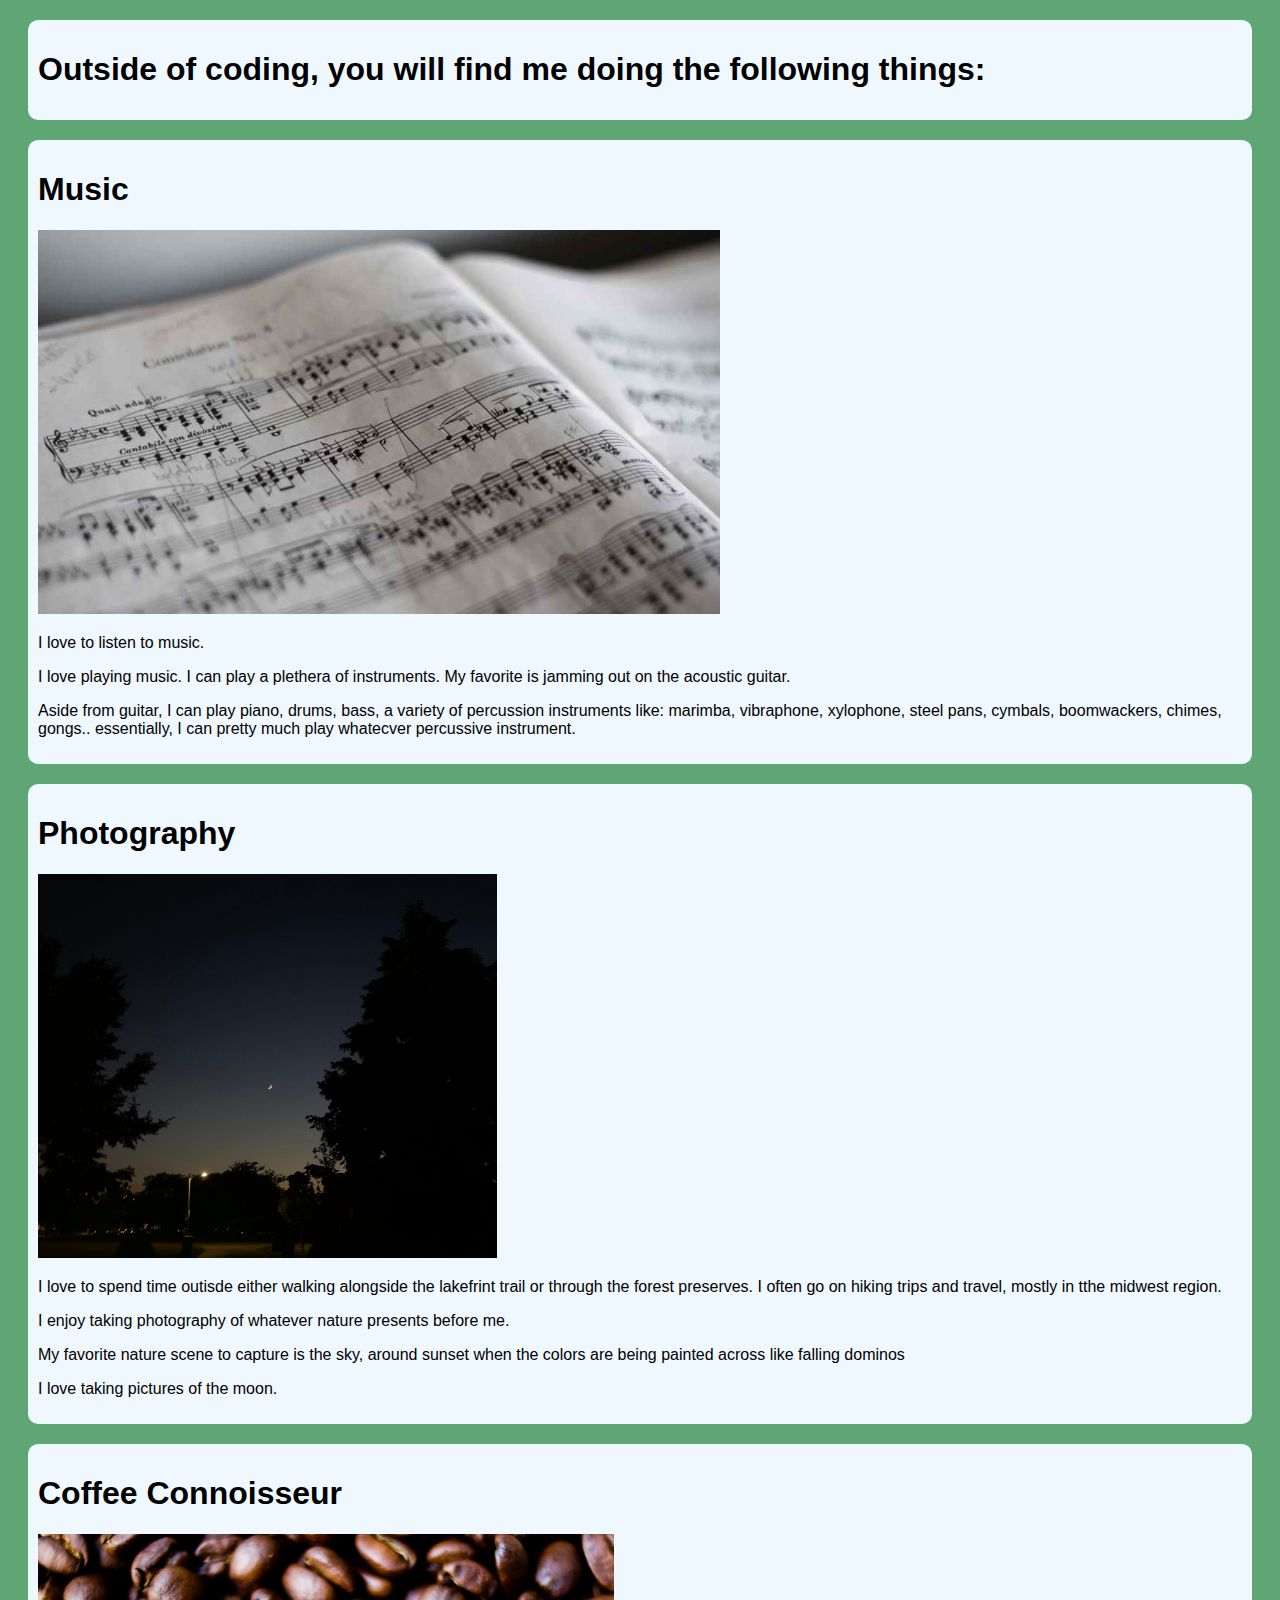
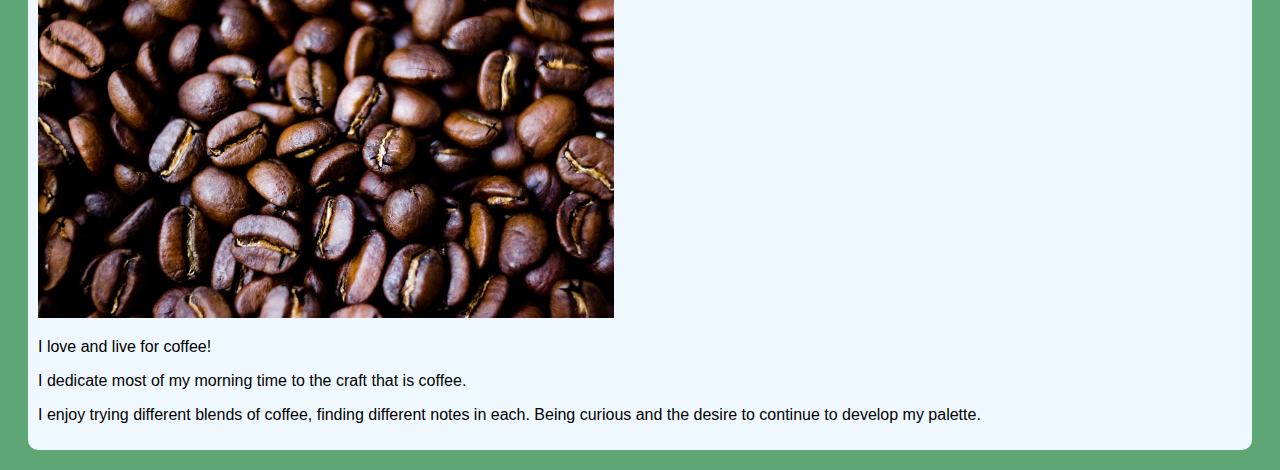
==== about.html @ ab90ee5e "Added pictures, description, styling" ====
<!DOCTYPE html>
<html lang="en">
<head>
    <meta charset="UTF-8">
    <meta name="viewport" content="width=device-width, initial-scale=1.0">
    <title>About</title>
    <link rel="stylesheet" href="style.css">
</head>
<body>
    <div>
        <h1>Outside of coding, you will find me doing the following things:</h1>
    </div>

    <div>
        <h1>Music</h1>
        <img src="./music.jpg" alt="Music Sheet">
        <p>I love to listen to music.</p>
        <p>I love playing music. I can play a plethera of instruments. My favorite is 
            jamming out on the acoustic guitar.</p>
        <p>Aside from guitar, I can play piano, drums, bass, a  variety of percussion instruments like:
            marimba, vibraphone, xylophone, steel pans, cymbals, boomwackers, chimes, gongs.. essentially, 
            I can pretty much play whatecver percussive instrument. 
        </p>
    </div>

    <div>
        <h1>Photography</h1>
        <img src="/sky.jpg" alt="Moon with tree silohuette">
        <p>I love to spend time outisde either walking alongside the lakefrint trail or through the 
            forest preserves. I often go  on hiking trips and travel, mostly in tthe midwest region. </p>
        <p>I enjoy taking photography of whatever nature presents before me.</p>
        <p>My favorite nature scene to capture is the sky, around sunset when the colors are 
            being painted across like falling dominos
        </p>
        <p>I love taking pictures of the moon.</p>
    </div>

    <div>
        <h1>Coffee Connoisseur</h1>
        <img src="/coffee.webp" alt="Coffee Beans">
        <p>I love and live for coffee!</p>
        <p>I dedicate most of my morning time to the craft that is coffee.</p>
        <p>I enjoy trying different blends of coffee, finding different notes in each. Being curious and 
            the desire to continue to develop my palette.</p>
    </div>
    <script src="javascript.js"></script>
</body>
</html>
---- style.css ----
html {
    background-color: rgb(94, 167, 116);
    font-family:Arial, Helvetica, sans-serif
}

div {
    background-color: aliceblue;
    margin: 20px;
    border-radius: 10px;
    padding: 10px;
}

h1 {
    font-family: 'Gill Sans', 'Gill Sans MT', Calibri, 'Trebuchet MS', sans-serif;
}

img {
    height: 30vw;
    width: auto;
}
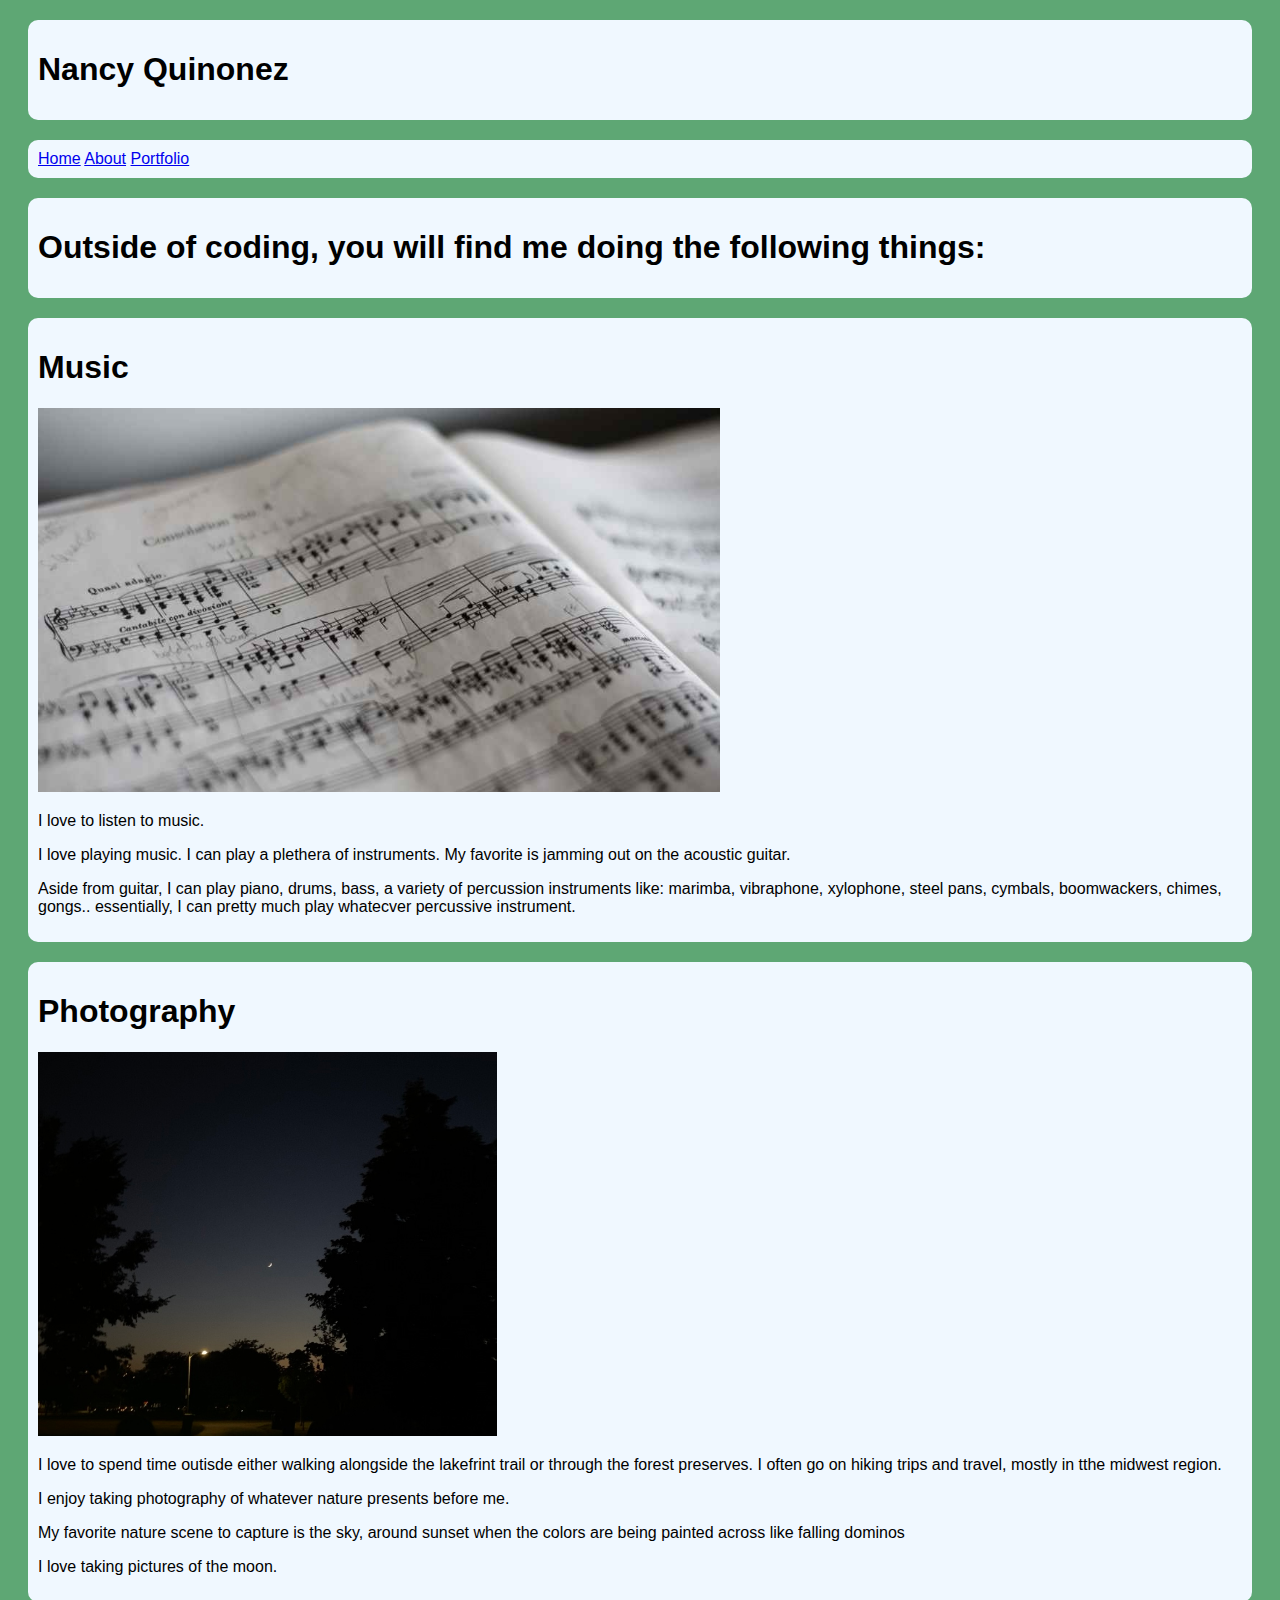
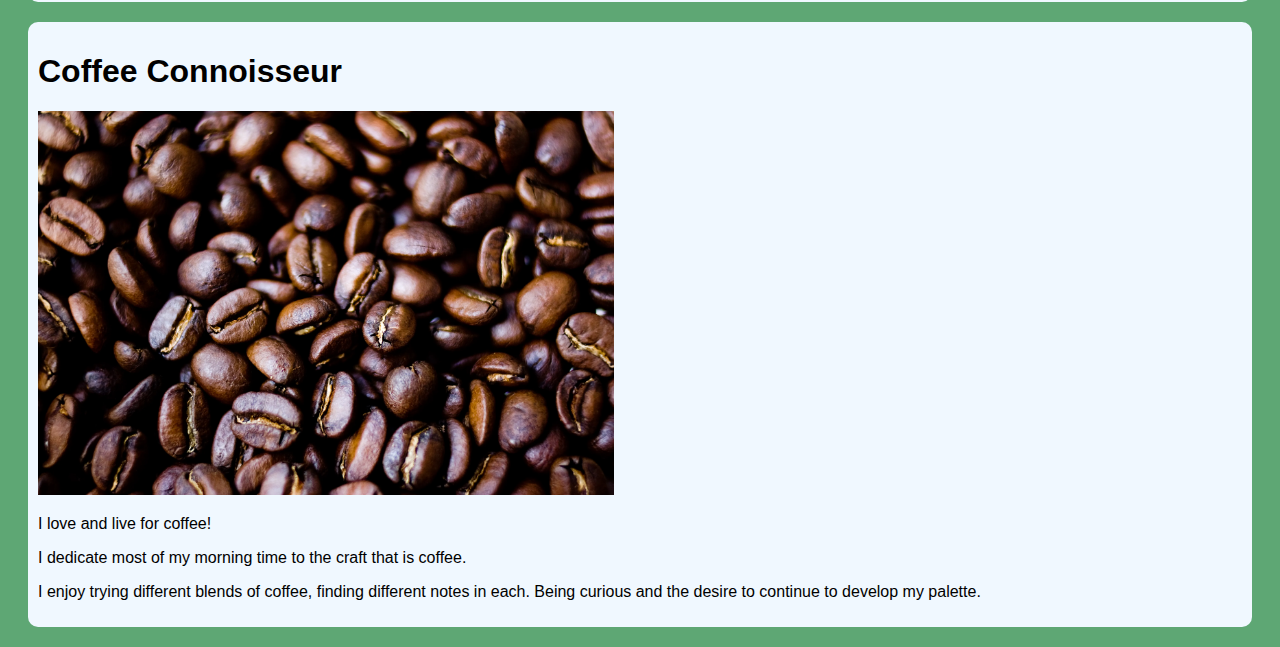
==== commit 688c53ee: "Added style and formatting" ====
--- a/about.html
+++ b/about.html
@@ -7,6 +7,18 @@
     <link rel="stylesheet" href="style.css">
 </head>
 <body>
+    <nav>
+        <div>
+            <h1>Nancy Quinonez</h1>
+        </div>
+        <div>
+            <a href="index.html">Home</a>
+            <a href="about.html">About</a>
+            <a href="portfolio.html">Portfolio</a>
+        </div>
+    </nav>
+
+    <main>
     <div>
         <h1>Outside of coding, you will find me doing the following things:</h1>
     </div>
@@ -43,6 +55,8 @@
         <p>I enjoy trying different blends of coffee, finding different notes in each. Being curious and 
             the desire to continue to develop my palette.</p>
     </div>
+    </main>
+    
     <script src="javascript.js"></script>
 </body>
 </html>--- a/style.css
+++ b/style.css
@@ -11,10 +11,19 @@
 }
 
 h1 {
-    font-family: 'Gill Sans', 'Gill Sans MT', Calibri, 'Trebuchet MS', sans-serif;
+    font-family:sans-serif
+}
+
+h2 {
+    
+    text-align: right;
 }
 
 img {
     height: 30vw;
     width: auto;
 }
+
+.selfie {
+    
+}
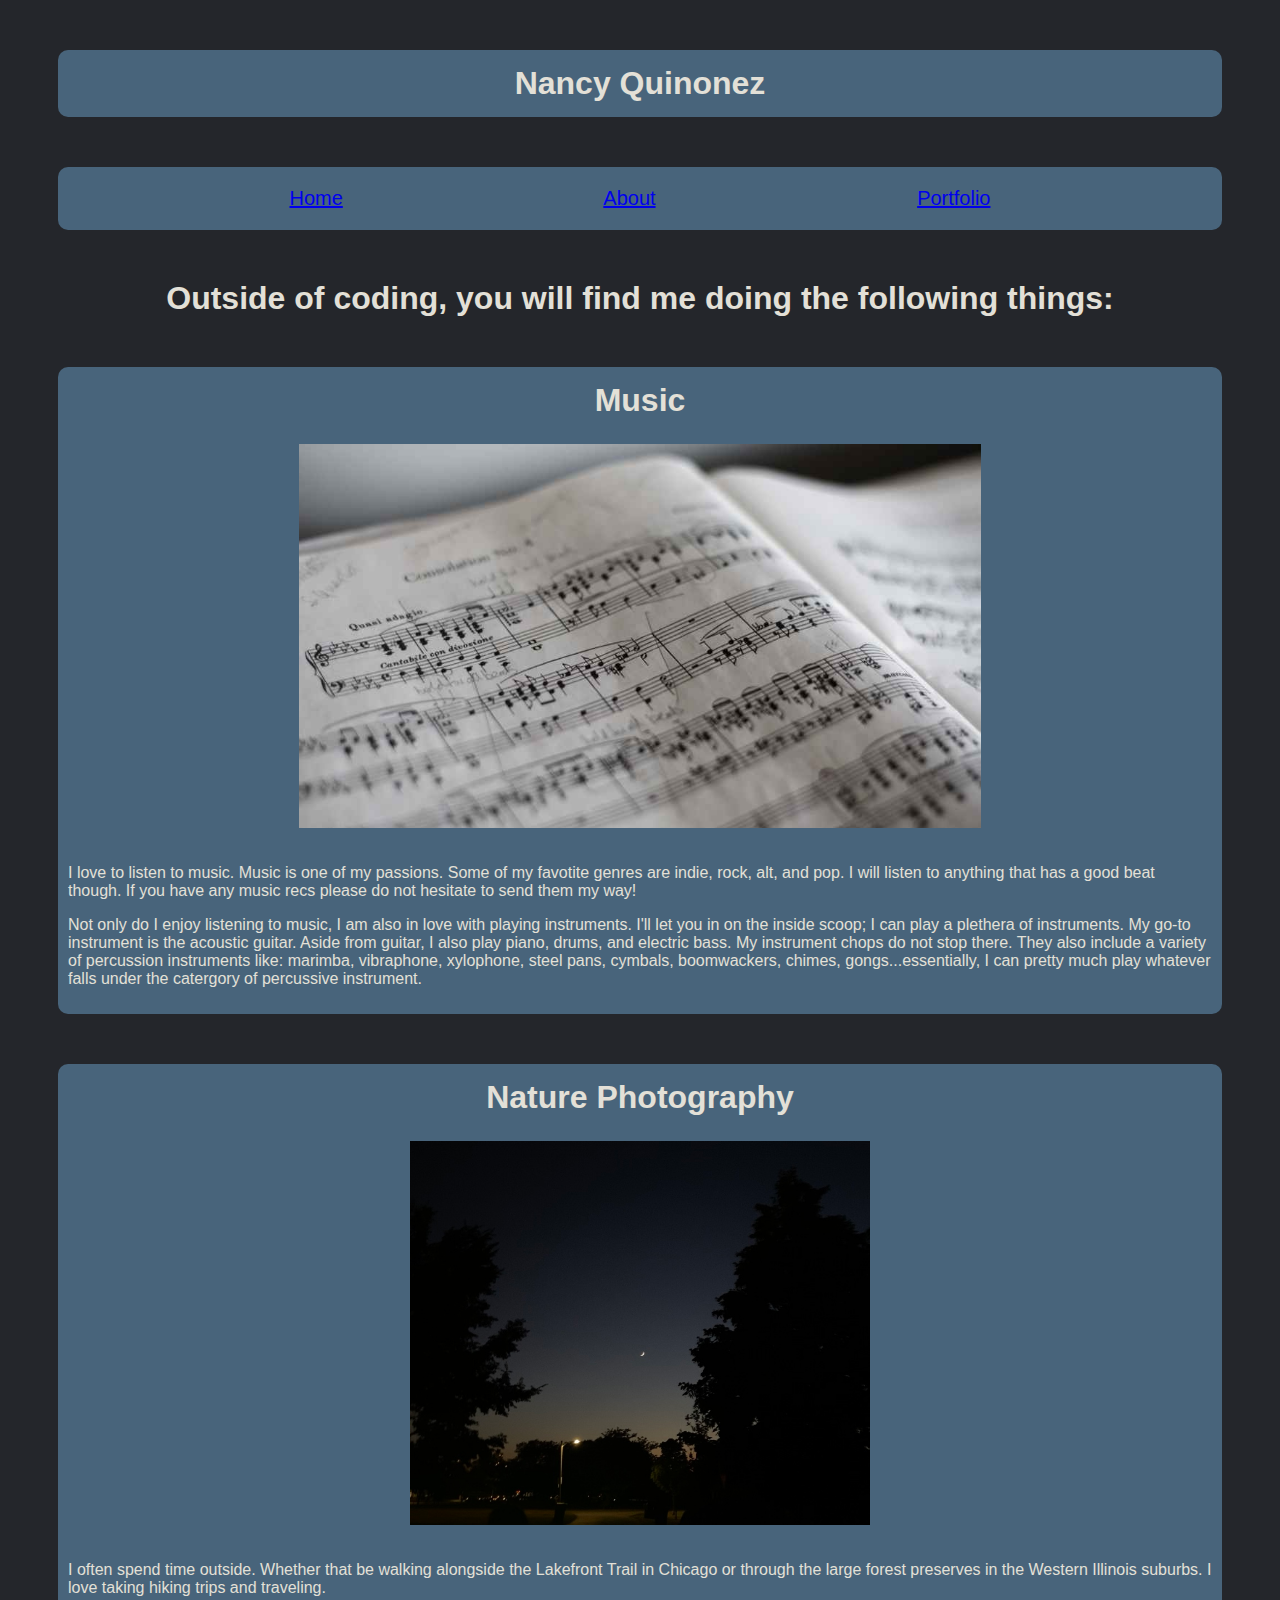
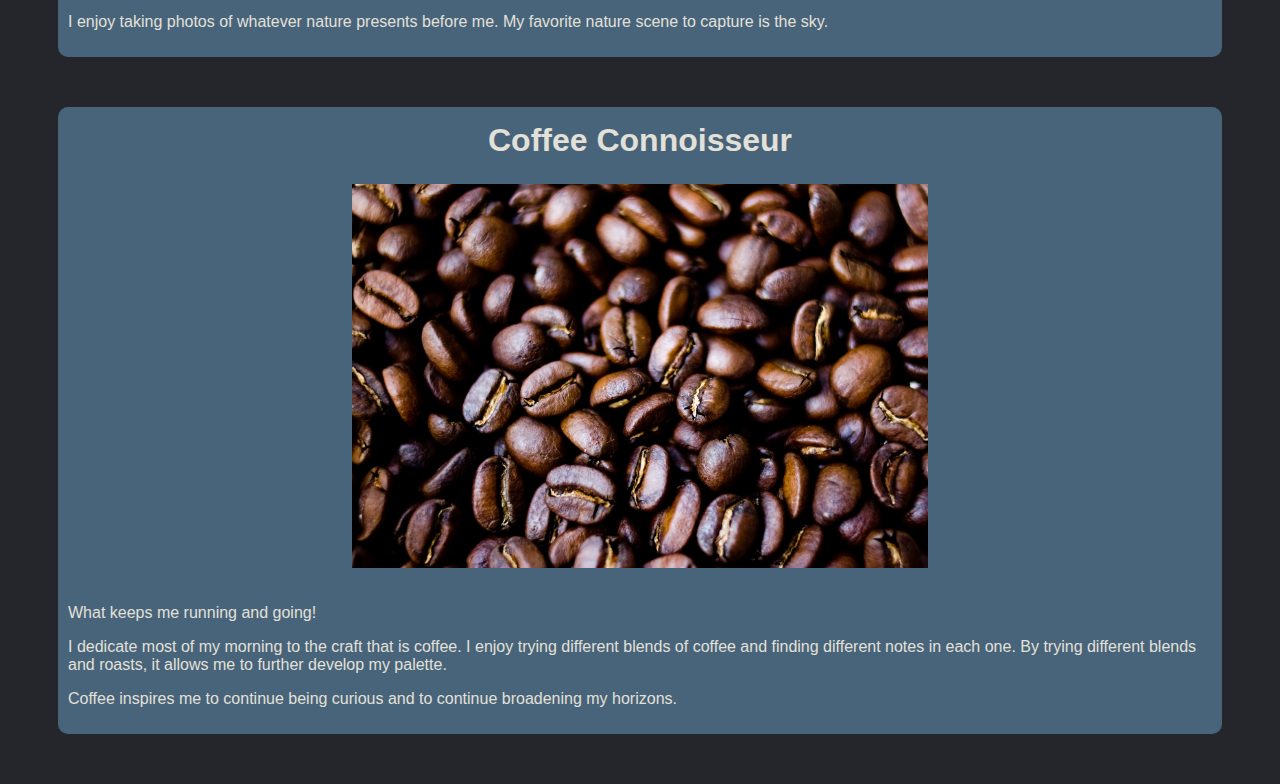
==== commit e7463166: "updated paragraphs and style" ====
--- a/about.html
+++ b/about.html
@@ -5,13 +5,14 @@
     <meta name="viewport" content="width=device-width, initial-scale=1.0">
     <title>About</title>
     <link rel="stylesheet" href="style.css">
+    <script src="javascript.js"></script>
 </head>
 <body>
     <nav>
         <div>
             <h1>Nancy Quinonez</h1>
         </div>
-        <div>
+        <div class="nav">
             <a href="index.html">Home</a>
             <a href="about.html">About</a>
             <a href="portfolio.html">Portfolio</a>
@@ -19,44 +20,29 @@
     </nav>
 
     <main>
+        <h1>Outside of coding, you will find me doing the following things:</h1>
+
     <div>
-        <h1>Outside of coding, you will find me doing the following things:</h1>
+        <h1>Music</h1>
+        <img src="./music.jpg" alt="Music Sheet" class="pictures">
+        <p>I love to listen to music. Music is one of my passions. Some of my favotite genres are indie, rock, alt, and pop. I will listen to anything that has a good beat though. If you have any music recs please do not hesitate to send them my way!</p>
+        <p>Not only do I enjoy listening to music, I am also in love with playing instruments. I'll let you in on the inside scoop; I can play a plethera of instruments. My go-to instrument is the acoustic guitar. Aside from guitar, I also play piano, drums, and electric bass. My instrument chops do not stop there. They also include a variety of percussion instruments like: marimba, vibraphone, xylophone, steel pans, cymbals, boomwackers, chimes, gongs...essentially, I can pretty much play whatever falls under the catergory of percussive instrument. </p>
     </div>
 
     <div>
-        <h1>Music</h1>
-        <img src="./music.jpg" alt="Music Sheet">
-        <p>I love to listen to music.</p>
-        <p>I love playing music. I can play a plethera of instruments. My favorite is 
-            jamming out on the acoustic guitar.</p>
-        <p>Aside from guitar, I can play piano, drums, bass, a  variety of percussion instruments like:
-            marimba, vibraphone, xylophone, steel pans, cymbals, boomwackers, chimes, gongs.. essentially, 
-            I can pretty much play whatecver percussive instrument. 
-        </p>
-    </div>
-
-    <div>
-        <h1>Photography</h1>
-        <img src="/sky.jpg" alt="Moon with tree silohuette">
-        <p>I love to spend time outisde either walking alongside the lakefrint trail or through the 
-            forest preserves. I often go  on hiking trips and travel, mostly in tthe midwest region. </p>
-        <p>I enjoy taking photography of whatever nature presents before me.</p>
-        <p>My favorite nature scene to capture is the sky, around sunset when the colors are 
-            being painted across like falling dominos
-        </p>
-        <p>I love taking pictures of the moon.</p>
+        <h1>Nature Photography</h1>
+        <img src="/sky.jpg" alt="Moon with tree silohuette" class="pictures">
+        <p>I often spend time outside. Whether that be walking alongside the Lakefront Trail in Chicago or through the large forest preserves in the Western Illinois suburbs. I love taking hiking trips and traveling.</p>
+        <p>I enjoy taking photos of whatever nature presents before me. My favorite nature scene to capture is the sky.</p>
     </div>
 
     <div>
         <h1>Coffee Connoisseur</h1>
-        <img src="/coffee.webp" alt="Coffee Beans">
-        <p>I love and live for coffee!</p>
-        <p>I dedicate most of my morning time to the craft that is coffee.</p>
-        <p>I enjoy trying different blends of coffee, finding different notes in each. Being curious and 
-            the desire to continue to develop my palette.</p>
+        <img src="/coffee.webp" alt="Coffee Beans" class="pictures">
+        <p>What keeps me running and going!</p>
+        <p>I dedicate most of my morning to the craft that is coffee. I enjoy trying different blends of coffee and finding different notes in each one. By trying different blends and roasts, it allows me to further develop my palette.</p>
+        <p>Coffee inspires me to continue being curious and to continue broadening my horizons.</p>
     </div>
     </main>
-    
-    <script src="javascript.js"></script>
 </body>
 </html>--- a/style.css
+++ b/style.css
@@ -1,22 +1,34 @@
 html {
-    background-color: rgb(94, 167, 116);
-    font-family:Arial, Helvetica, sans-serif
+    background-color: #24262B;
+    color: #e3e0d7;
+    font-family:'Gill Sans', 'Gill Sans MT', Calibri, 'Trebuchet MS', sans-serif;
 }
 
 div {
-    background-color: aliceblue;
-    margin: 20px;
+    background-color: #48647b;
+    margin: 50px;
     border-radius: 10px;
     padding: 10px;
 }
+.nav {
+    word-spacing: 20vw;
+    color: #E2DED0;
+    margin: 50px;
+    padding: 20px;
+    font-family:'Gill Sans', 'Gill Sans MT', Calibri, 'Trebuchet MS', sans-serif;
+    text-align: center;
+    font-size: 20px;
+}
 
 h1 {
-    font-family:sans-serif
+    padding: 0px;
+    margin: 5px;
+    font-family:sans-serif;
+    text-align: center;
 }
 
-h2 {
-    
-    text-align: right;
+h2 { 
+    text-align: left;
 }
 
 img {
@@ -25,5 +37,19 @@
 }
 
 .selfie {
-    
+    float: right;
+    padding: 20px;
+    margin: 20px;
 }
+
+.pictures {
+    display: block;
+    margin-left: auto;
+    margin-right: auto;
+    padding: 20px;
+}
+
+.home {
+    text-align: left;
+    padding: 20px;
+}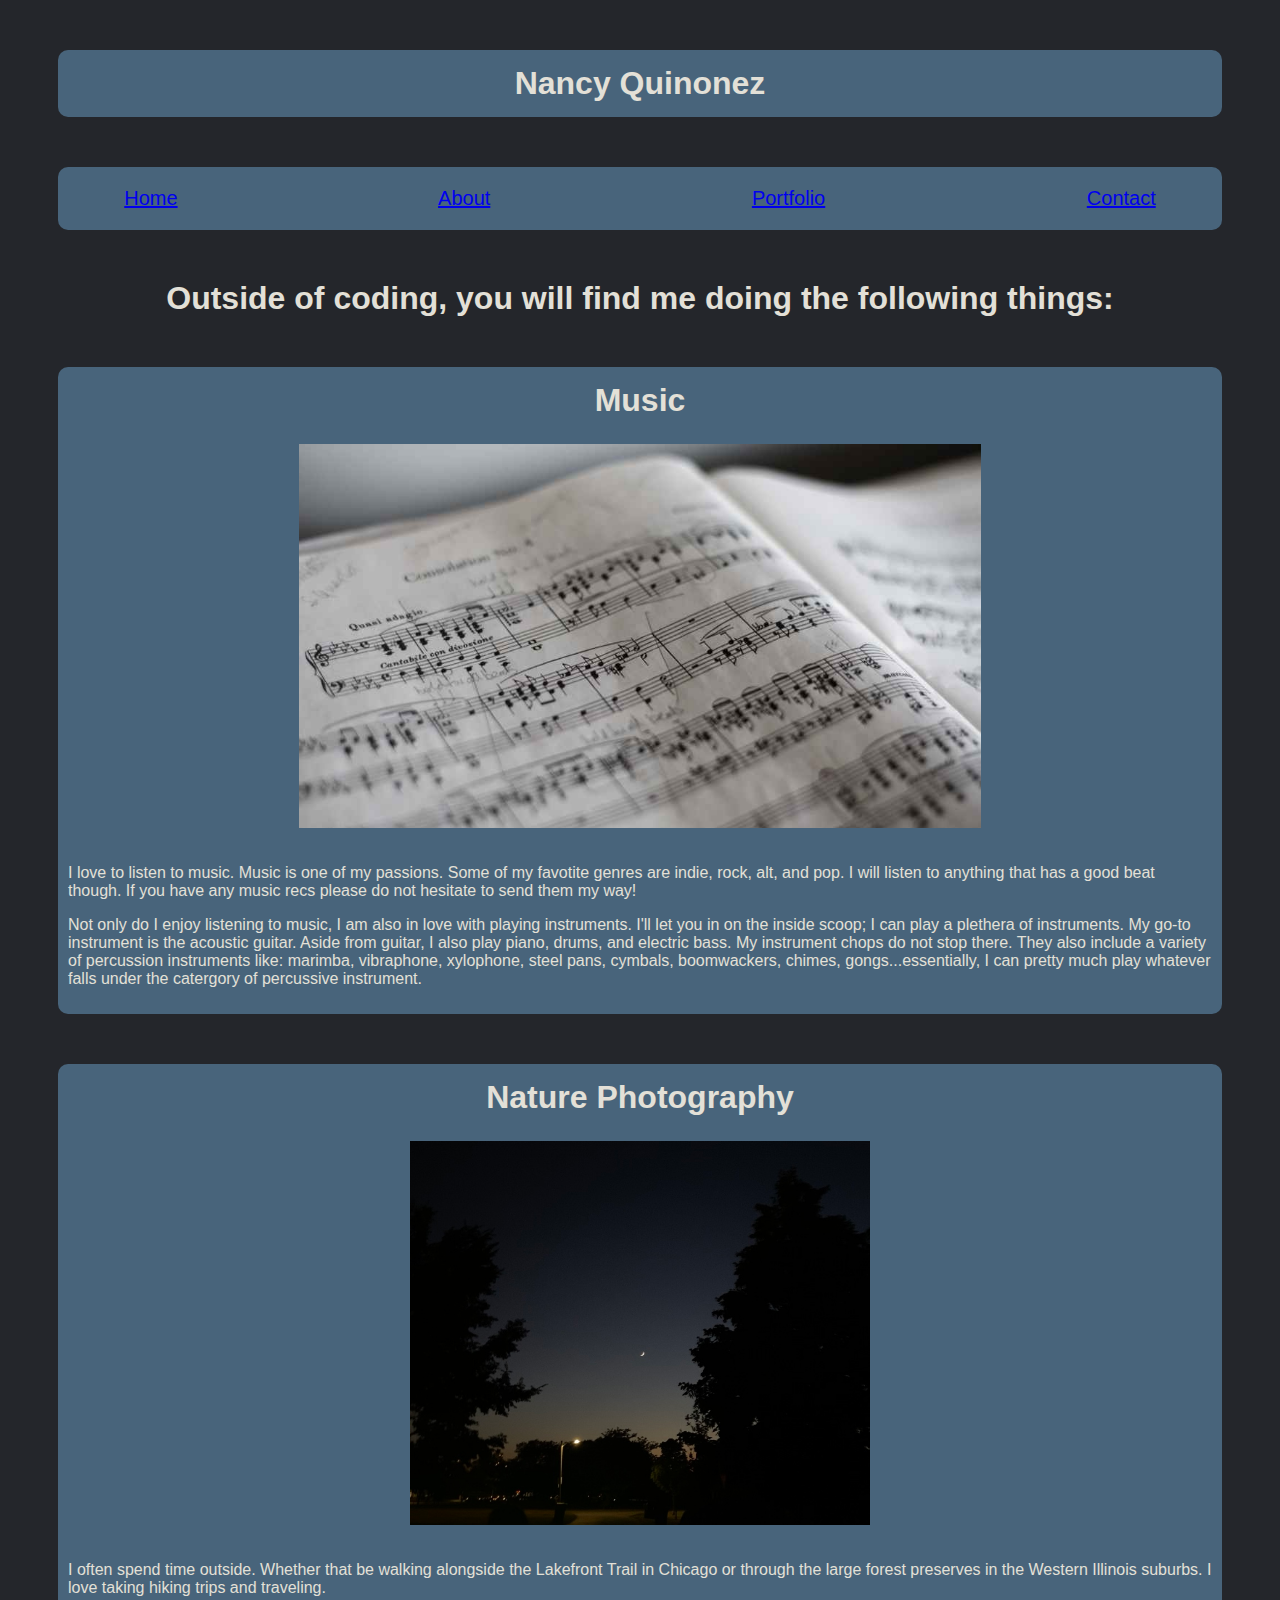
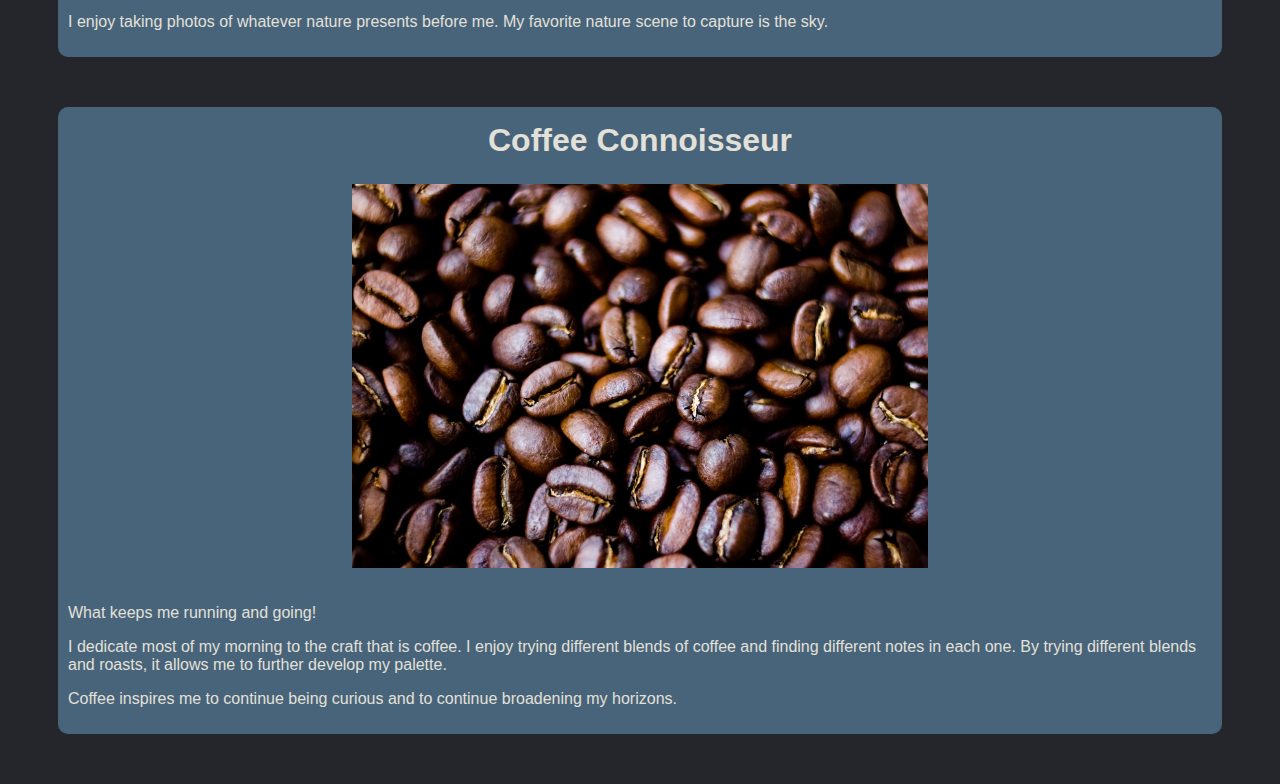
==== commit 759f2f14: "Added contact page and added contact attributes" ====
--- a/about.html
+++ b/about.html
@@ -8,6 +8,7 @@
     <script src="javascript.js"></script>
 </head>
 <body>
+    
     <nav>
         <div>
             <h1>Nancy Quinonez</h1>
@@ -16,6 +17,7 @@
             <a href="index.html">Home</a>
             <a href="about.html">About</a>
             <a href="portfolio.html">Portfolio</a>
+            <a href="contact.html">Contact</a>
         </div>
     </nav>
 
--- a/style.css
+++ b/style.css
@@ -52,4 +52,5 @@
 .home {
     text-align: left;
     padding: 20px;
+
 }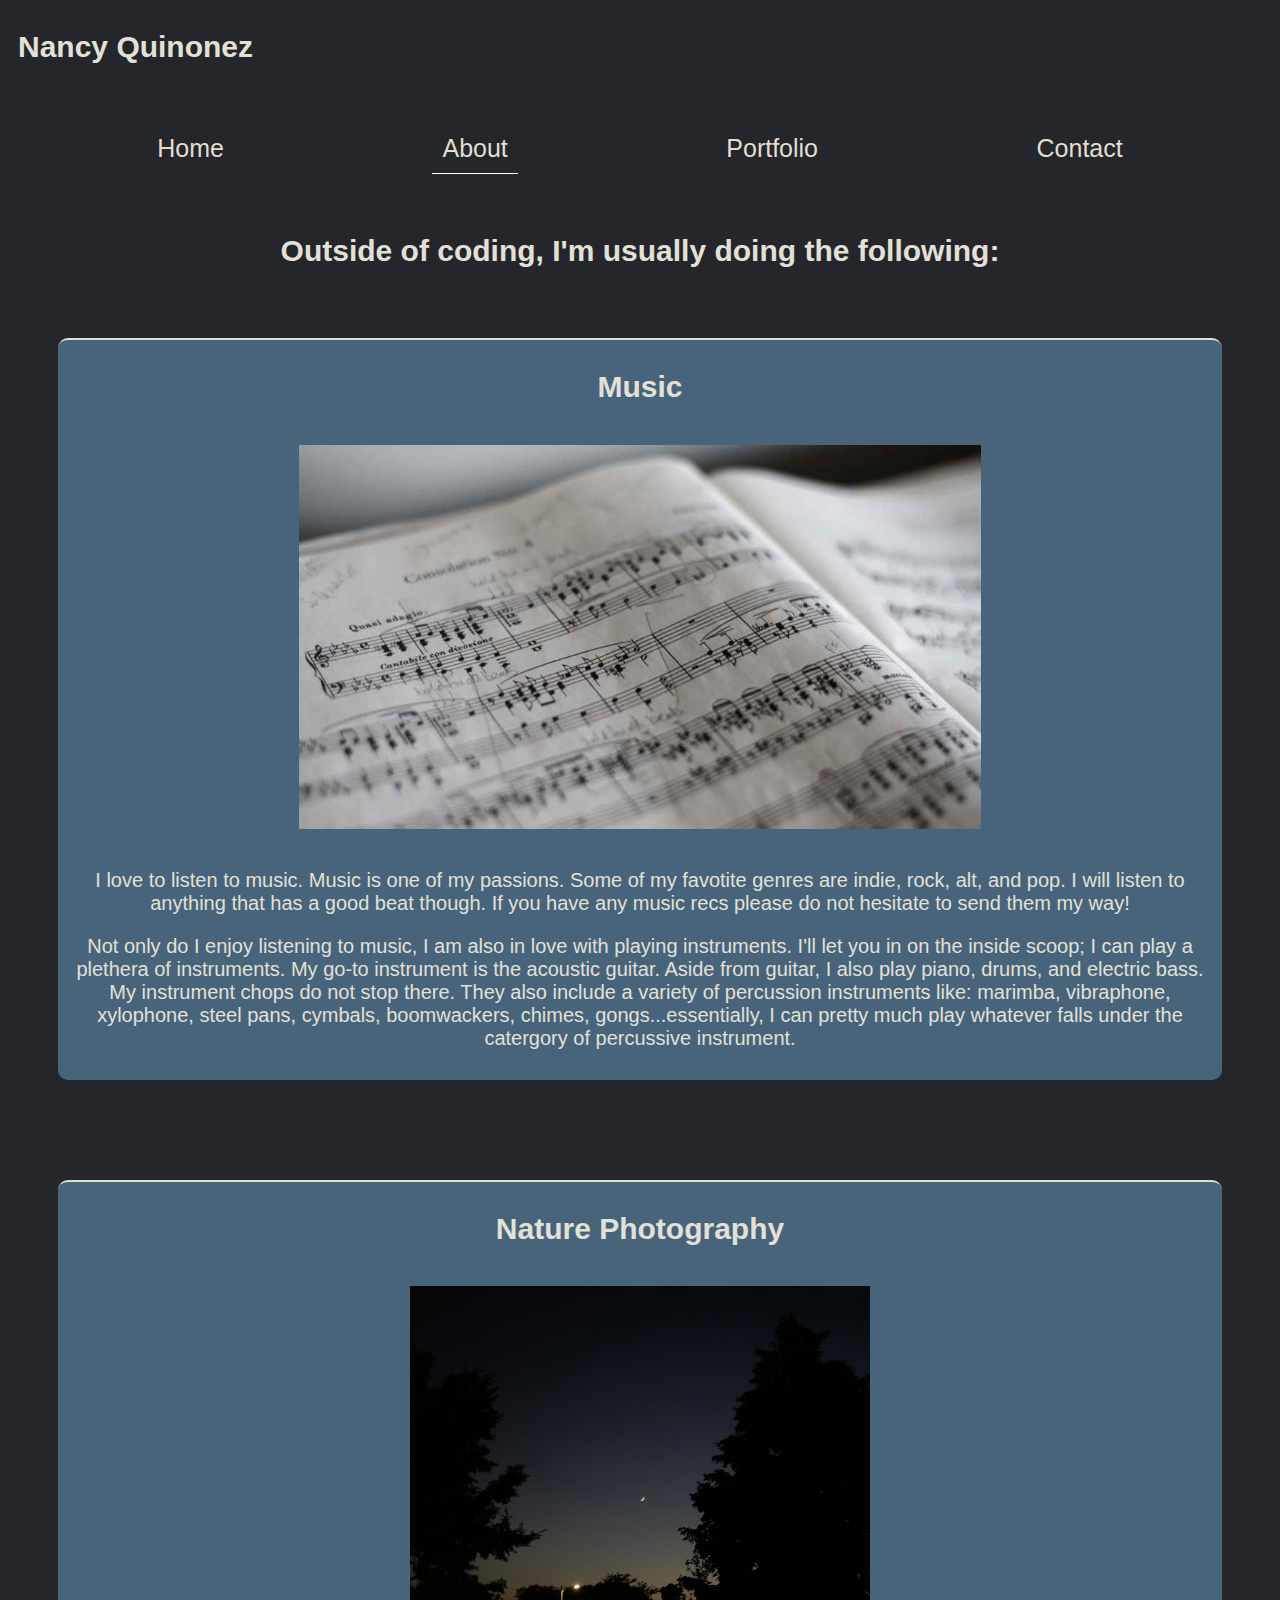
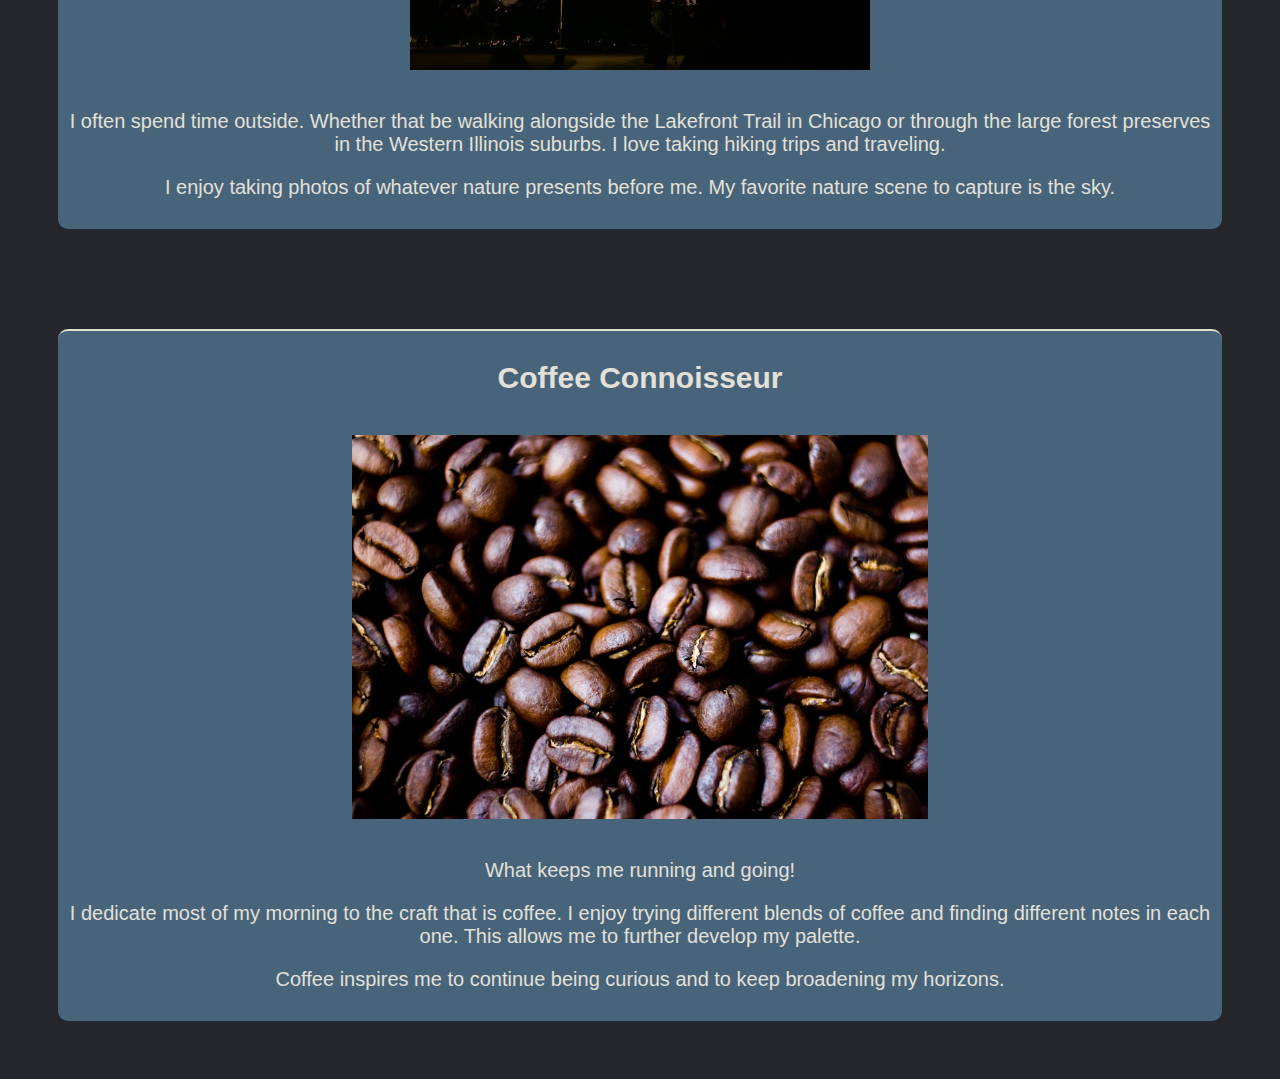
==== commit b08f0cec: "intergrated advanced css" ====
--- a/about.html
+++ b/about.html
@@ -10,41 +10,41 @@
 <body>
     
     <nav>
-        <div>
-            <h1>Nancy Quinonez</h1>
+        <div class="logo">
+            <h1 >Nancy Quinonez</h1>
         </div>
-        <div class="nav">
+        <div class="links">
             <a href="index.html">Home</a>
-            <a href="about.html">About</a>
+            <a class="active" href="about.html">About</a>
             <a href="portfolio.html">Portfolio</a>
             <a href="contact.html">Contact</a>
         </div>
     </nav>
 
     <main>
-        <h1>Outside of coding, you will find me doing the following things:</h1>
+        <h1>Outside of coding, I'm usually doing the following:</h1>
 
-    <div>
+    <section>
         <h1>Music</h1>
         <img src="./music.jpg" alt="Music Sheet" class="pictures">
         <p>I love to listen to music. Music is one of my passions. Some of my favotite genres are indie, rock, alt, and pop. I will listen to anything that has a good beat though. If you have any music recs please do not hesitate to send them my way!</p>
         <p>Not only do I enjoy listening to music, I am also in love with playing instruments. I'll let you in on the inside scoop; I can play a plethera of instruments. My go-to instrument is the acoustic guitar. Aside from guitar, I also play piano, drums, and electric bass. My instrument chops do not stop there. They also include a variety of percussion instruments like: marimba, vibraphone, xylophone, steel pans, cymbals, boomwackers, chimes, gongs...essentially, I can pretty much play whatever falls under the catergory of percussive instrument. </p>
-    </div>
+    </section>
 
-    <div>
+    <section>
         <h1>Nature Photography</h1>
         <img src="/sky.jpg" alt="Moon with tree silohuette" class="pictures">
         <p>I often spend time outside. Whether that be walking alongside the Lakefront Trail in Chicago or through the large forest preserves in the Western Illinois suburbs. I love taking hiking trips and traveling.</p>
         <p>I enjoy taking photos of whatever nature presents before me. My favorite nature scene to capture is the sky.</p>
-    </div>
+    </section>
 
-    <div>
+    <section>
         <h1>Coffee Connoisseur</h1>
         <img src="/coffee.webp" alt="Coffee Beans" class="pictures">
         <p>What keeps me running and going!</p>
-        <p>I dedicate most of my morning to the craft that is coffee. I enjoy trying different blends of coffee and finding different notes in each one. By trying different blends and roasts, it allows me to further develop my palette.</p>
-        <p>Coffee inspires me to continue being curious and to continue broadening my horizons.</p>
-    </div>
+        <p>I dedicate most of my morning to the craft that is coffee. I enjoy trying different blends of coffee and finding different notes in each one. This allows me to further develop my palette.</p>
+        <p>Coffee inspires me to continue being curious and to keep broadening my horizons.</p>
+    </section>
     </main>
 </body>
 </html>--- a/style.css
+++ b/style.css
@@ -1,56 +1,131 @@
 html {
     background-color: #24262B;
     color: #e3e0d7;
-    font-family:'Gill Sans', 'Gill Sans MT', Calibri, 'Trebuchet MS', sans-serif;
 }
 
-div {
+section {
+    border-top: 2px solid #E2DED0;
     background-color: #48647b;
+    font-family:'Gill Sans', 'Gill Sans MT', Calibri, 'Trebuchet MS', sans-serif;
     margin: 50px;
     border-radius: 10px;
     padding: 10px;
 }
+
+.logo {
+    display: flex;
+    padding: 0px;
+    margin: 10px;
+    font-size: 20px !important;
+}
+
+.links {
+    display: flex;
+    justify-content: space-around;
+    margin: 20px;
+    padding: 20px;
+}
+
+.active {
+    border-bottom: 1px solid white;
+}
+
 .nav {
-    word-spacing: 20vw;
+    /* word-spacing: 20vw;
     color: #E2DED0;
     margin: 50px;
     padding: 20px;
-    font-family:'Gill Sans', 'Gill Sans MT', Calibri, 'Trebuchet MS', sans-serif;
-    text-align: center;
-    font-size: 20px;
-}
-
-h1 {
-    padding: 0px;
-    margin: 5px;
-    font-family:sans-serif;
-    text-align: center;
-}
-
-h2 { 
-    text-align: left;
-}
-
-img {
-    height: 30vw;
-    width: auto;
-}
-
-.selfie {
-    float: right;
+    /* font-family:'Gill Sans', 'Gill Sans MT', Calibri, 'Trebuchet MS', sans-serif; */
+    /* text-align: center;
+    font-size: 20px; */ 
+    display: flex;
+    justify-content: space-between;
     padding: 20px;
     margin: 20px;
 }
 
+h1 {
+    font-family:sans-serif;
+    text-align: center;
+    font-size: 30px;
+}
+
+#selfie {
+    height: 50vw;
+    width: auto;
+    padding: 20px;
+    margin: 10px;
+
+}
 .pictures {
+    height: 30vw;
+    width: auto;
     display: block;
     margin-left: auto;
     margin-right: auto;
     padding: 20px;
 }
 
-.home {
-    text-align: left;
+main {
+    display: flex;
+    flex-direction: column;
+    text-align: center;
+    font-size: 20px;
+}
+
+input {
+    width: 75%;
+    height: 30px;
+    font-size: 20px;
+    text-align: center;
+}
+
+textarea  {
+    width: 75%;
+
+}
+
+a:hover {
+    color: #7DA1BF;
+}
+
+a {
+    font-family: 'Gill Sans', 'Gill Sans MT', Calibri, 'Trebuchet MS', sans-serif;
+    font-size: 25px;
+    color: #E2DED0;
+    text-decoration: none;
+    padding: 10px;
+}
+
+.container {
+    display: flex;
+    justify-content: space-around;
+    height: calc(100% + 80px);
+}
+  
+.left {
+    display: flex;
+    flex-flow: column;
+    text-align: center;
+    justify-content: space-evenly;
     padding: 20px;
+    margin: 20px;
+}
+  
+.right {
+    display: flex;
+    align-items: center;
+}
 
-}+#name {
+    font-size: 50px;
+    color: #7DA1BF;
+}
+
+/* @media (max-width: 800px)
+    body  */
+
+
+h3:hover {
+    color: gold;
+}
